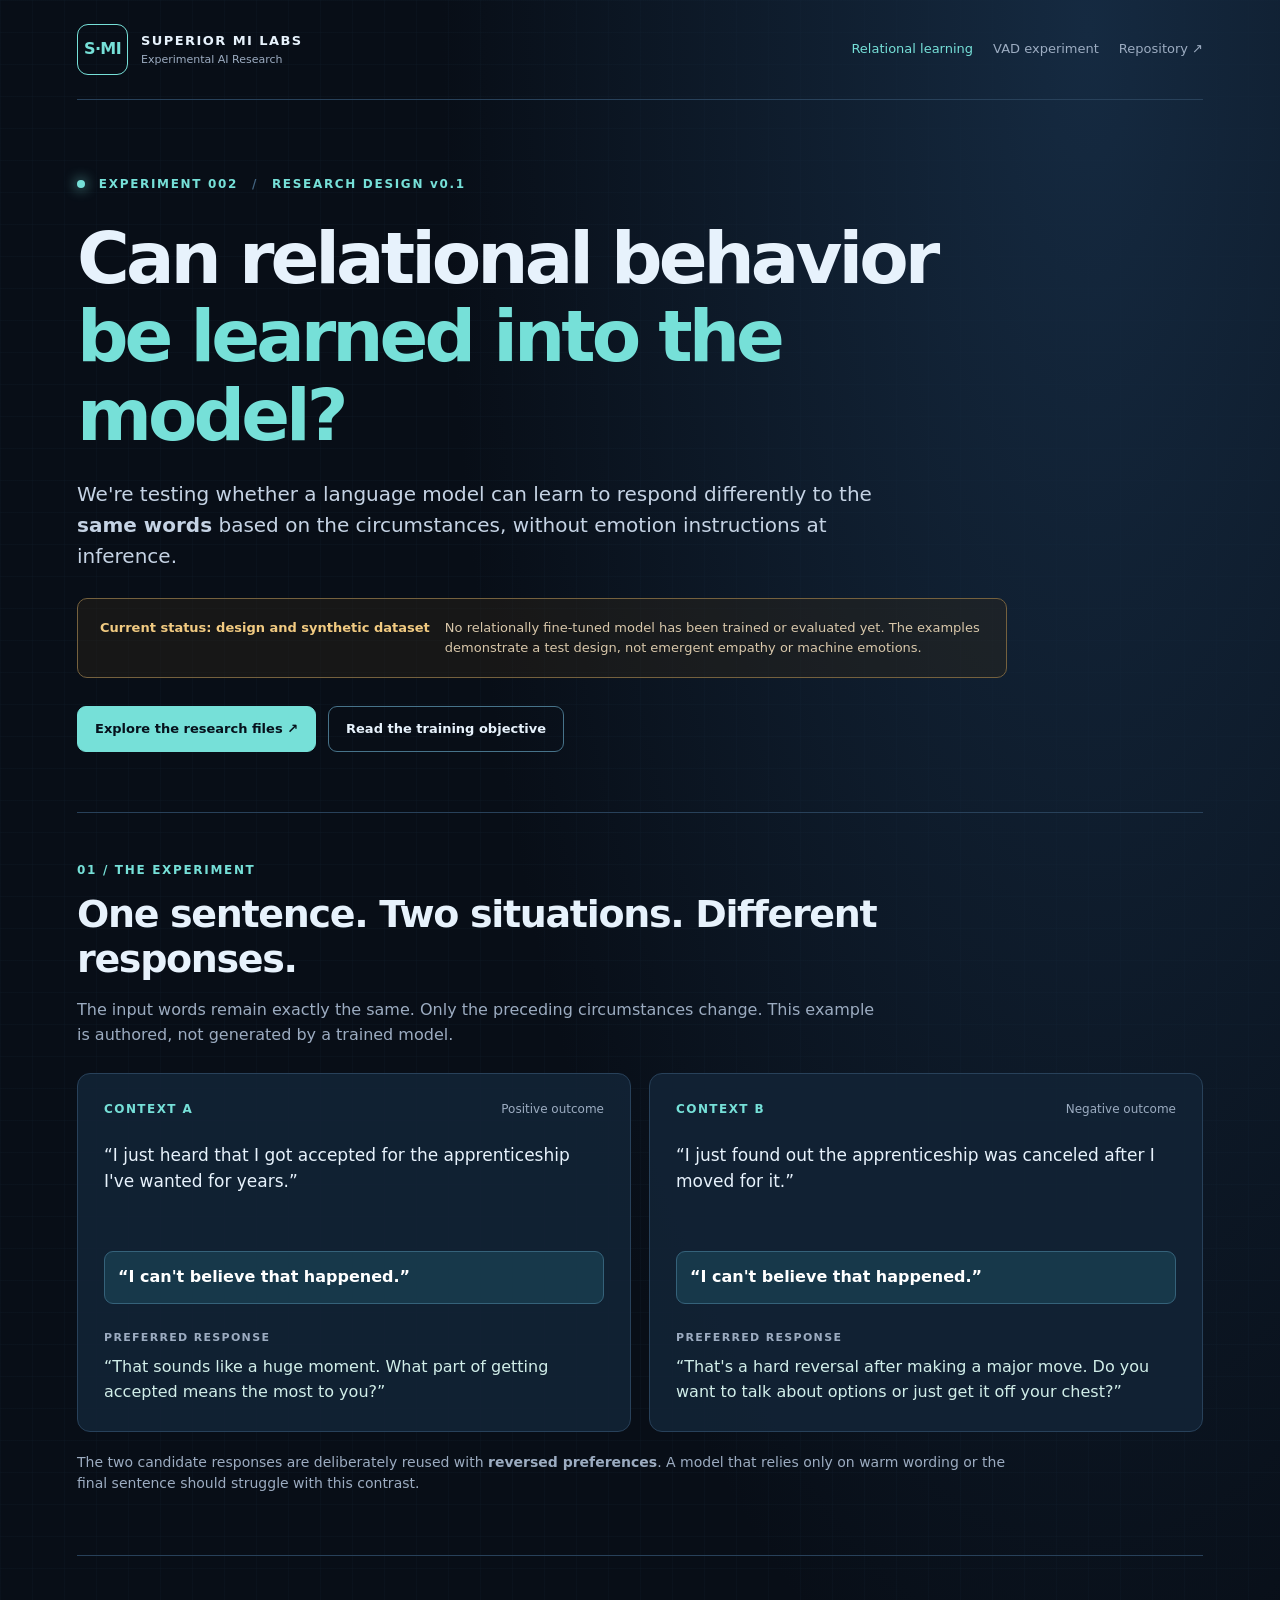
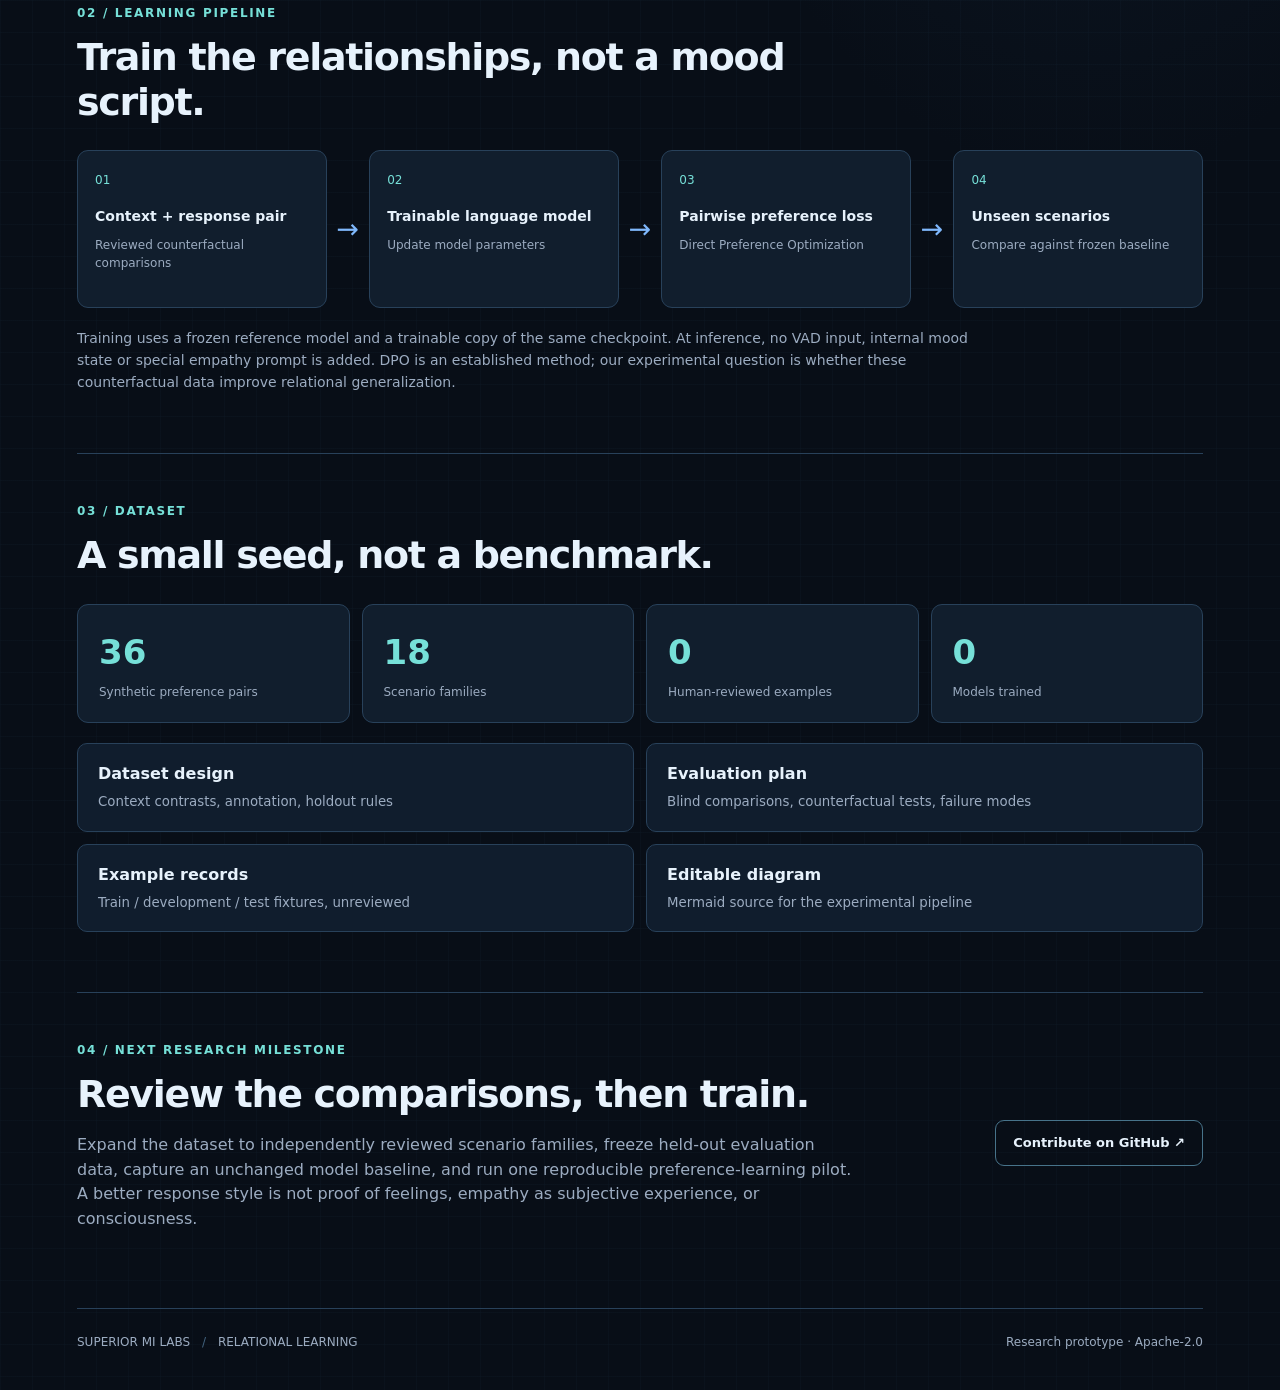
==== web/relational/index.html @ 442bf40e "Publish relational learning research pilot and dataset validation" ====
<!doctype html>
<html lang="en">
<head>
  <meta charset="utf-8">
  <meta name="viewport" content="width=device-width,initial-scale=1">
  <meta name="color-scheme" content="dark">
  <meta name="description" content="Superior MI Labs Experiment 002: studying context-sensitive relational learning in the weights of a language model, without mood prompts or VAD controls.">
  <title>Relational Learning | Superior MI Labs</title>
  <link rel="stylesheet" href="./styles.css">
</head>
<body>
  <div class="shell">
    <header class="topbar">
      <a class="brand" href="../"><span class="mark">S·MI</span><span><strong>SUPERIOR MI LABS</strong><small>Experimental AI Research</small></span></a>
      <nav aria-label="Site navigation">
        <a class="active" href="./" aria-current="page">Relational learning</a>
        <a href="../">VAD experiment</a>
        <a href="https://github.com/Superior-MI-Labs/Superior-MI-Affective-Conditioning/tree/main/experiments/relational-learning">Repository ↗</a>
      </nav>
    </header>
    <main>
      <section class="hero">
        <div class="eyebrow"><span class="dot"></span> EXPERIMENT 002 <span class="slash">/</span> RESEARCH DESIGN v0.1</div>
        <h1>Can relational behavior<br><em>be learned into the model?</em></h1>
        <p class="lead">We're testing whether a language model can learn to respond differently to the <strong>same words</strong> based on the circumstances, without emotion instructions at inference.</p>
        <div class="status"><strong>Current status: design and synthetic dataset</strong><span>No relationally fine-tuned model has been trained or evaluated yet. The examples demonstrate a test design, not emergent empathy or machine emotions.</span></div>
        <div class="actions">
          <a class="button primary" href="https://github.com/Superior-MI-Labs/Superior-MI-Affective-Conditioning/tree/main/experiments/relational-learning">Explore the research files ↗</a>
          <a class="button" href="https://github.com/Superior-MI-Labs/Superior-MI-Affective-Conditioning/blob/main/experiments/relational-learning/OBJECTIVE.md">Read the training objective</a>
        </div>
      </section>
      <section aria-labelledby="experiment-heading" class="section">
        <div class="section-head"><span class="section-num">01 / THE EXPERIMENT</span><h2 id="experiment-heading">One sentence. Two situations. Different responses.</h2><p>The input words remain exactly the same. Only the preceding circumstances change. This example is authored, not generated by a trained model.</p></div>
        <div class="comparison">
          <article class="case">
            <div class="case-name">CONTEXT A <span>Positive outcome</span></div>
            <p class="context">“I just heard that I got accepted for the apprenticeship I've wanted for years.”</p>
            <div class="final-message">“I can't believe that happened.”</div>
            <p class="response-label">PREFERRED RESPONSE</p>
            <p class="answer">“That sounds like a huge moment. What part of getting accepted means the most to you?”</p>
          </article>
          <article class="case">
            <div class="case-name">CONTEXT B <span>Negative outcome</span></div>
            <p class="context">“I just found out the apprenticeship was canceled after I moved for it.”</p>
            <div class="final-message">“I can't believe that happened.”</div>
            <p class="response-label">PREFERRED RESPONSE</p>
            <p class="answer">“That's a hard reversal after making a major move. Do you want to talk about options or just get it off your chest?”</p>
          </article>
        </div>
        <p class="aside">The two candidate responses are deliberately reused with <strong>reversed preferences</strong>. A model that relies only on warm wording or the final sentence should struggle with this contrast.</p>
      </section>
      <section class="section" aria-labelledby="pipeline-heading">
        <div class="section-head"><span class="section-num">02 / LEARNING PIPELINE</span><h2 id="pipeline-heading">Train the relationships, not a mood script.</h2></div>
        <div class="pipeline" role="list" aria-label="Relational learning pipeline">
          <div class="step" role="listitem"><span class="step-index">01</span><strong>Context + response pair</strong><small>Reviewed counterfactual comparisons</small></div>
          <div class="arrow" aria-hidden="true">→</div>
          <div class="step" role="listitem"><span class="step-index">02</span><strong>Trainable language model</strong><small>Update model parameters</small></div>
          <div class="arrow" aria-hidden="true">→</div>
          <div class="step" role="listitem"><span class="step-index">03</span><strong>Pairwise preference loss</strong><small>Direct Preference Optimization</small></div>
          <div class="arrow" aria-hidden="true">→</div>
          <div class="step" role="listitem"><span class="step-index">04</span><strong>Unseen scenarios</strong><small>Compare against frozen baseline</small></div>
        </div>
        <p class="aside">Training uses a frozen reference model and a trainable copy of the same checkpoint. At inference, no VAD input, internal mood state or special empathy prompt is added. DPO is an established method; our experimental question is whether these counterfactual data improve relational generalization.</p>
      </section>
      <section class="section" aria-labelledby="dataset-heading">
        <div class="section-head"><span class="section-num">03 / DATASET</span><h2 id="dataset-heading">A small seed, not a benchmark.</h2></div>
        <div class="metrics">
          <div><strong>36</strong><span>Synthetic preference pairs</span></div>
          <div><strong>18</strong><span>Scenario families</span></div>
          <div><strong>0</strong><span>Human-reviewed examples</span></div>
          <div><strong>0</strong><span>Models trained</span></div>
        </div>
        <div class="resources">
          <a href="https://github.com/Superior-MI-Labs/Superior-MI-Affective-Conditioning/blob/main/experiments/relational-learning/DATASET.md"><span>Dataset design</span><small>Context contrasts, annotation, holdout rules</small></a>
          <a href="https://github.com/Superior-MI-Labs/Superior-MI-Affective-Conditioning/blob/main/experiments/relational-learning/EVALUATION.md"><span>Evaluation plan</span><small>Blind comparisons, counterfactual tests, failure modes</small></a>
          <a href="https://github.com/Superior-MI-Labs/Superior-MI-Affective-Conditioning/tree/main/experiments/relational-learning/data"><span>Example records</span><small>Train / development / test fixtures, unreviewed</small></a>
          <a href="https://github.com/Superior-MI-Labs/Superior-MI-Affective-Conditioning/blob/main/experiments/relational-learning/diagrams/training_path.mmd"><span>Editable diagram</span><small>Mermaid source for the experimental pipeline</small></a>
        </div>
      </section>
      <section class="section next" aria-labelledby="next-heading">
        <div><span class="section-num">04 / NEXT RESEARCH MILESTONE</span><h2 id="next-heading">Review the comparisons, then train.</h2><p>Expand the dataset to independently reviewed scenario families, freeze held-out evaluation data, capture an unchanged model baseline, and run one reproducible preference-learning pilot. A better response style is not proof of feelings, empathy as subjective experience, or consciousness.</p></div>
        <a class="button" href="https://github.com/Superior-MI-Labs/Superior-MI-Affective-Conditioning">Contribute on GitHub ↗</a>
      </section>
    </main>
    <footer><span>SUPERIOR MI LABS <span class="slash">/</span> RELATIONAL LEARNING</span><span>Research prototype · Apache-2.0</span></footer>
  </div>
</body>
</html>
---- web/relational/styles.css ----
:root{color-scheme:dark;--bg:#080e17;--surface:#111e2d;--ink:#e7f2fc;--muted:#9cacc1;--line:#28415a;--accent:#76e0d8;--blue:#7fb8fc}*{box-sizing:border-box}html{scroll-behavior:smooth}body{margin:0;background:radial-gradient(ellipse at 85% 1%,#152a41 0%,transparent 42%),linear-gradient(90deg,#15273b29 1px,transparent 1px),linear-gradient(#15273b29 1px,transparent 1px),var(--bg);background-size:auto,32px 32px,32px 32px,auto;color:var(--ink);font-family:Inter,ui-sans-serif,system-ui,-apple-system,BlinkMacSystemFont,"Segoe UI",sans-serif;line-height:1.55}.shell{max-width:1190px;margin:auto;padding:0 32px}a{color:inherit}a:focus-visible{outline:3px solid var(--accent);outline-offset:4px}.topbar{display:flex;align-items:center;justify-content:space-between;gap:20px;border-bottom:1px solid var(--line);padding:24px 0}.brand{display:flex;align-items:center;gap:13px;text-decoration:none}.mark{width:51px;height:51px;display:grid;place-items:center;border:1px solid var(--accent);border-radius:11px;color:var(--accent);font-weight:800;letter-spacing:-.04em}.brand strong{display:block;letter-spacing:.11em;font-size:13px}.brand small{display:block;color:var(--muted);font-size:11px}nav{display:flex;flex-wrap:wrap;gap:20px}nav a{font-size:13px;color:var(--muted);text-decoration:none}nav a:hover,nav a.active{color:var(--accent)}.hero{padding:75px 0 60px;max-width:990px}.eyebrow,.section-num{font-size:12px;letter-spacing:.14em;font-weight:750;color:var(--accent)}.dot{display:inline-block;width:8px;height:8px;border-radius:100%;background:var(--accent);box-shadow:0 0 13px var(--accent);margin-right:8px}.slash{color:#42637f;margin:0 8px}h1{font-size:clamp(37px,6vw,72px);letter-spacing:-.055em;line-height:1.09;margin:25px 0;font-weight:740}h1 em{color:var(--accent);font-style:normal}h2{font-size:clamp(25px,3.6vw,38px);line-height:1.18;letter-spacing:-.035em;margin:10px 0 13px}.lead{max-width:810px;color:#c5d3e4;font-size:clamp(16px,2vw,20px)}.status{display:flex;gap:15px;align-items:baseline;max-width:930px;margin-top:26px;padding:19px 22px;border:1px solid #75613e;background:#3128185e;border-radius:10px}.status strong{color:#f1ca81;flex:none;font-size:13px}.status span{font-size:13px;color:#d8c7aa}.actions{display:flex;flex-wrap:wrap;gap:12px;margin-top:28px}.button{display:inline-flex;align-items:center;justify-content:center;border:1px solid #47738a;border-radius:9px;padding:12px 17px;text-decoration:none;font-weight:700;font-size:13px}.button:hover{background:#1c3648}.button.primary{background:var(--accent);color:#06121d;border-color:var(--accent)}.button.primary:hover{background:#b4fff6}.section{padding:44px 0 60px;border-top:1px solid var(--line)}.section-head{max-width:810px;margin-bottom:26px}.section-head p{color:var(--muted)}.comparison{display:grid;grid-template-columns:repeat(2,minmax(0,1fr));gap:18px}.case{border:1px solid var(--line);border-radius:13px;background:#122235f0;overflow:hidden;padding:26px;min-width:0}.case-name{display:flex;justify-content:space-between;gap:10px;color:var(--accent);font-size:12px;letter-spacing:.12em;font-weight:800}.case-name span{color:var(--muted);letter-spacing:normal;font-weight:500}.context{font-size:17px;min-height:86px;margin:23px 0}.final-message{border:1px solid #35627a;border-radius:9px;padding:13px;color:#fff;background:#17384a;font-weight:750}.response-label{margin:25px 0 9px;color:var(--muted);font-size:11px;font-weight:800;letter-spacing:.12em}.answer{color:#d1eee9;font-size:16px;margin:0}.aside{max-width:930px;color:var(--muted);font-size:14px;margin:20px 0 0}.pipeline{display:flex;align-items:center;gap:10px}.step{flex:1;min-width:0;min-height:158px;border:1px solid var(--line);background:var(--surface);padding:20px 17px;border-radius:11px}.step-index{font-size:12px;color:var(--accent);display:block;margin-bottom:16px}.step strong{display:block;font-size:14px}.step small{display:block;margin-top:8px;color:var(--muted);font-size:12px}.arrow{color:var(--blue);font-size:27px}.metrics{display:grid;grid-template-columns:repeat(4,minmax(0,1fr));gap:12px}.metrics>div{padding:21px;border:1px solid var(--line);border-radius:11px;background:var(--surface)}.metrics strong{display:block;color:var(--accent);font-size:34px}.metrics span{display:block;color:var(--muted);font-size:12px;margin-top:4px}.resources{display:grid;grid-template-columns:repeat(2,minmax(0,1fr));gap:12px;margin-top:20px}.resources a{padding:18px 20px;border:1px solid var(--line);border-radius:10px;text-decoration:none;background:#101d2d}.resources a:hover{border-color:var(--accent)}.resources span{display:block;font-weight:650}.resources small{display:block;color:var(--muted);margin-top:5px}.next{display:flex;justify-content:space-between;align-items:center;gap:30px}.next>div{max-width:780px}.next p{color:var(--muted)}footer{display:flex;justify-content:space-between;gap:20px;padding:24px 0 38px;border-top:1px solid var(--line);font-size:12px;color:var(--muted)}@media(max-width:850px){.pipeline{display:grid;grid-template-columns:1fr;gap:8px}.step{min-height:0}.arrow{text-align:center;transform:rotate(90deg)}}@media(max-width:680px){.shell{padding:0 17px}.topbar,.next{flex-direction:column;align-items:flex-start}.hero{padding:50px 0}.status{display:block}.status strong{display:block;margin-bottom:7px}.comparison,.resources{grid-template-columns:1fr}.context{min-height:0}.metrics{grid-template-columns:repeat(2,minmax(0,1fr))}.case{padding:20px}footer{flex-direction:column}}
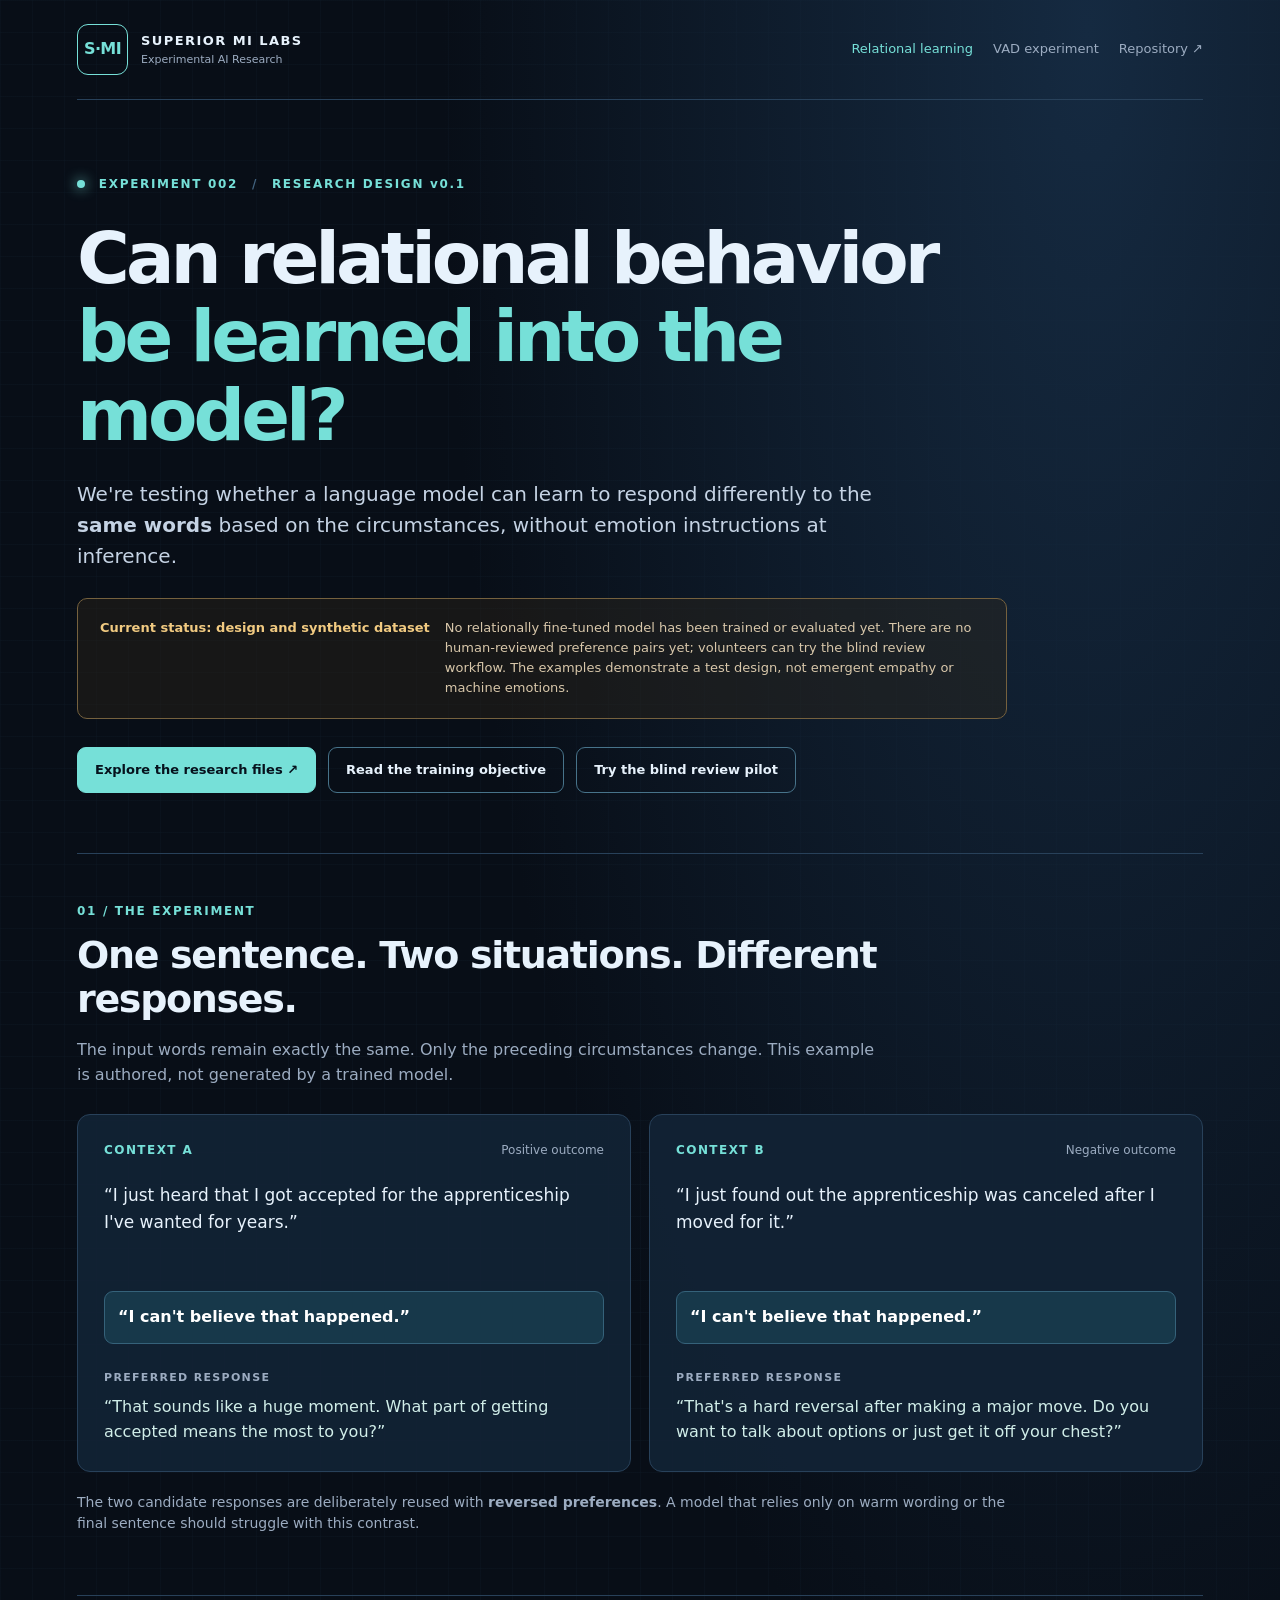
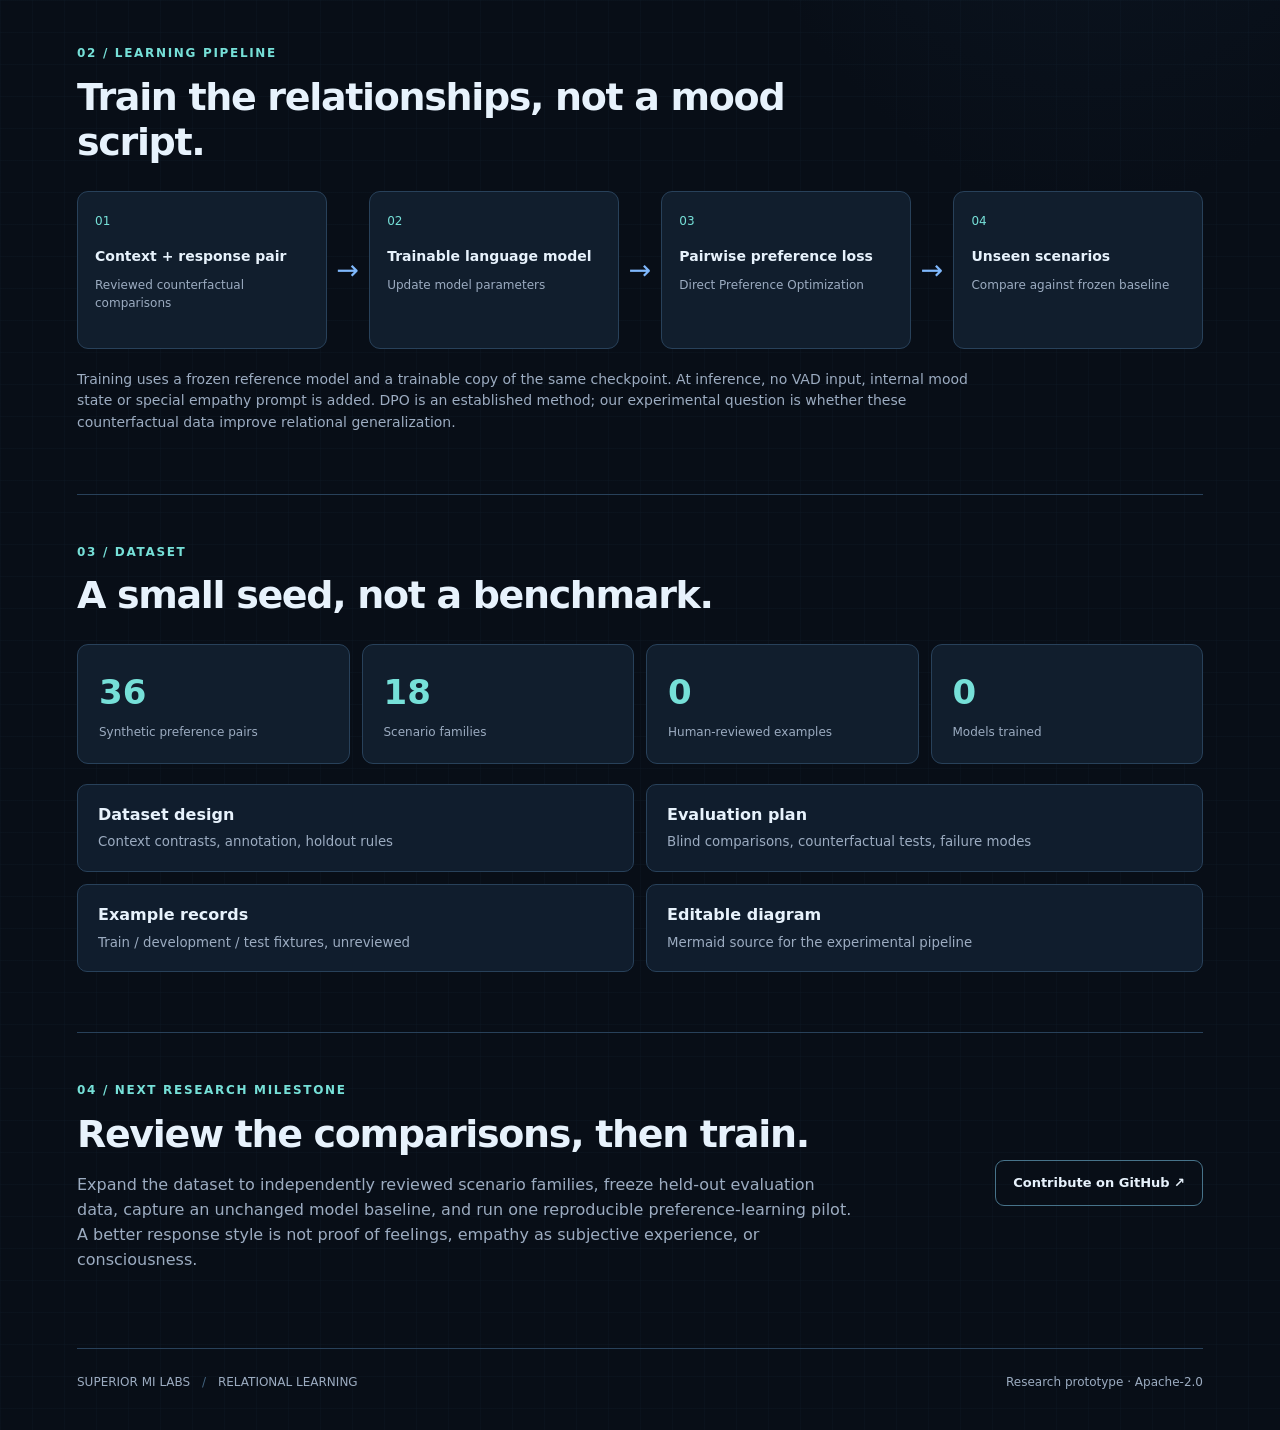
==== commit f8de6d10: "Add blind independent-review workflow for relational learning pilot" ====
--- a/web/relational/index.html
+++ b/web/relational/index.html
@@ -23,10 +23,11 @@
         <div class="eyebrow"><span class="dot"></span> EXPERIMENT 002 <span class="slash">/</span> RESEARCH DESIGN v0.1</div>
         <h1>Can relational behavior<br><em>be learned into the model?</em></h1>
         <p class="lead">We're testing whether a language model can learn to respond differently to the <strong>same words</strong> based on the circumstances, without emotion instructions at inference.</p>
-        <div class="status"><strong>Current status: design and synthetic dataset</strong><span>No relationally fine-tuned model has been trained or evaluated yet. The examples demonstrate a test design, not emergent empathy or machine emotions.</span></div>
+        <div class="status"><strong>Current status: design and synthetic dataset</strong><span>No relationally fine-tuned model has been trained or evaluated yet. There are no human-reviewed preference pairs yet; volunteers can try the blind review workflow. The examples demonstrate a test design, not emergent empathy or machine emotions.</span></div>
         <div class="actions">
           <a class="button primary" href="https://github.com/Superior-MI-Labs/Superior-MI-Affective-Conditioning/tree/main/experiments/relational-learning">Explore the research files ↗</a>
           <a class="button" href="https://github.com/Superior-MI-Labs/Superior-MI-Affective-Conditioning/blob/main/experiments/relational-learning/OBJECTIVE.md">Read the training objective</a>
+          <a class="button" href="./review.html">Try the blind review pilot</a>
         </div>
       </section>
       <section aria-labelledby="experiment-heading" class="section">
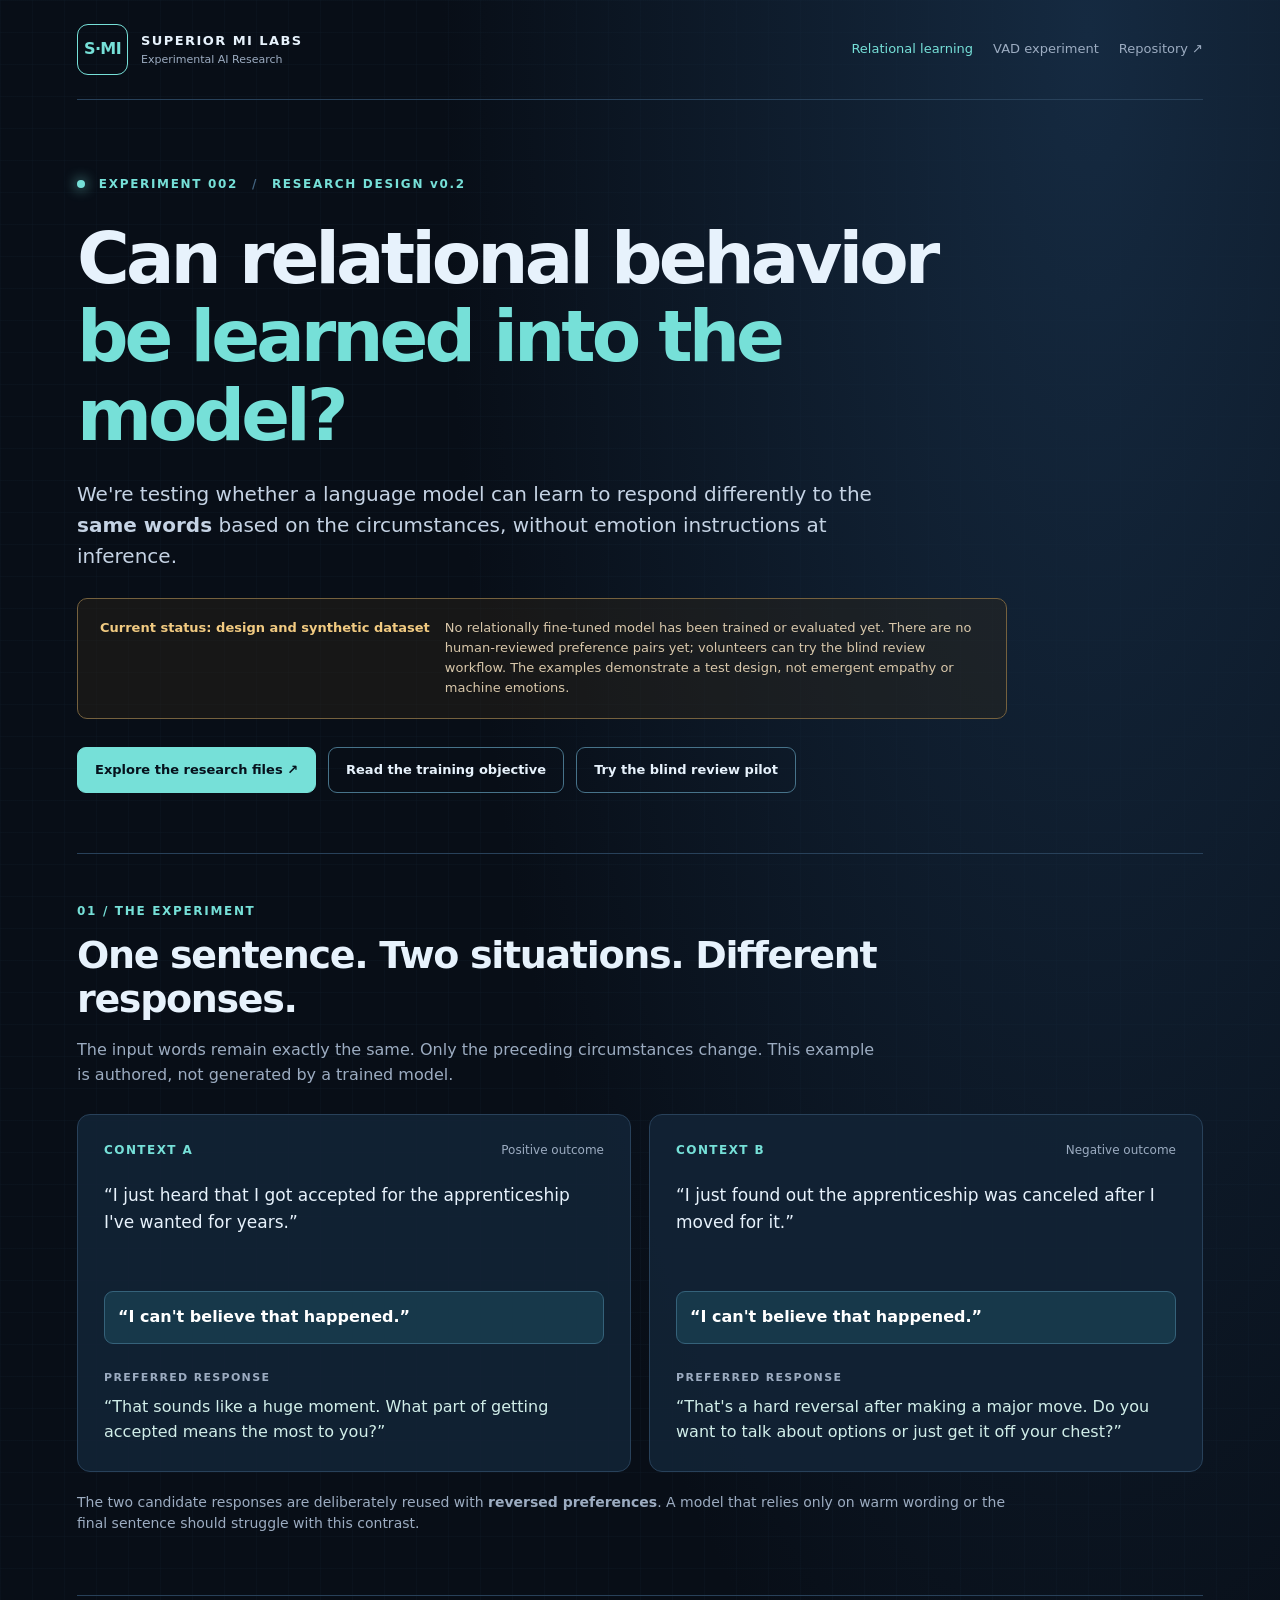
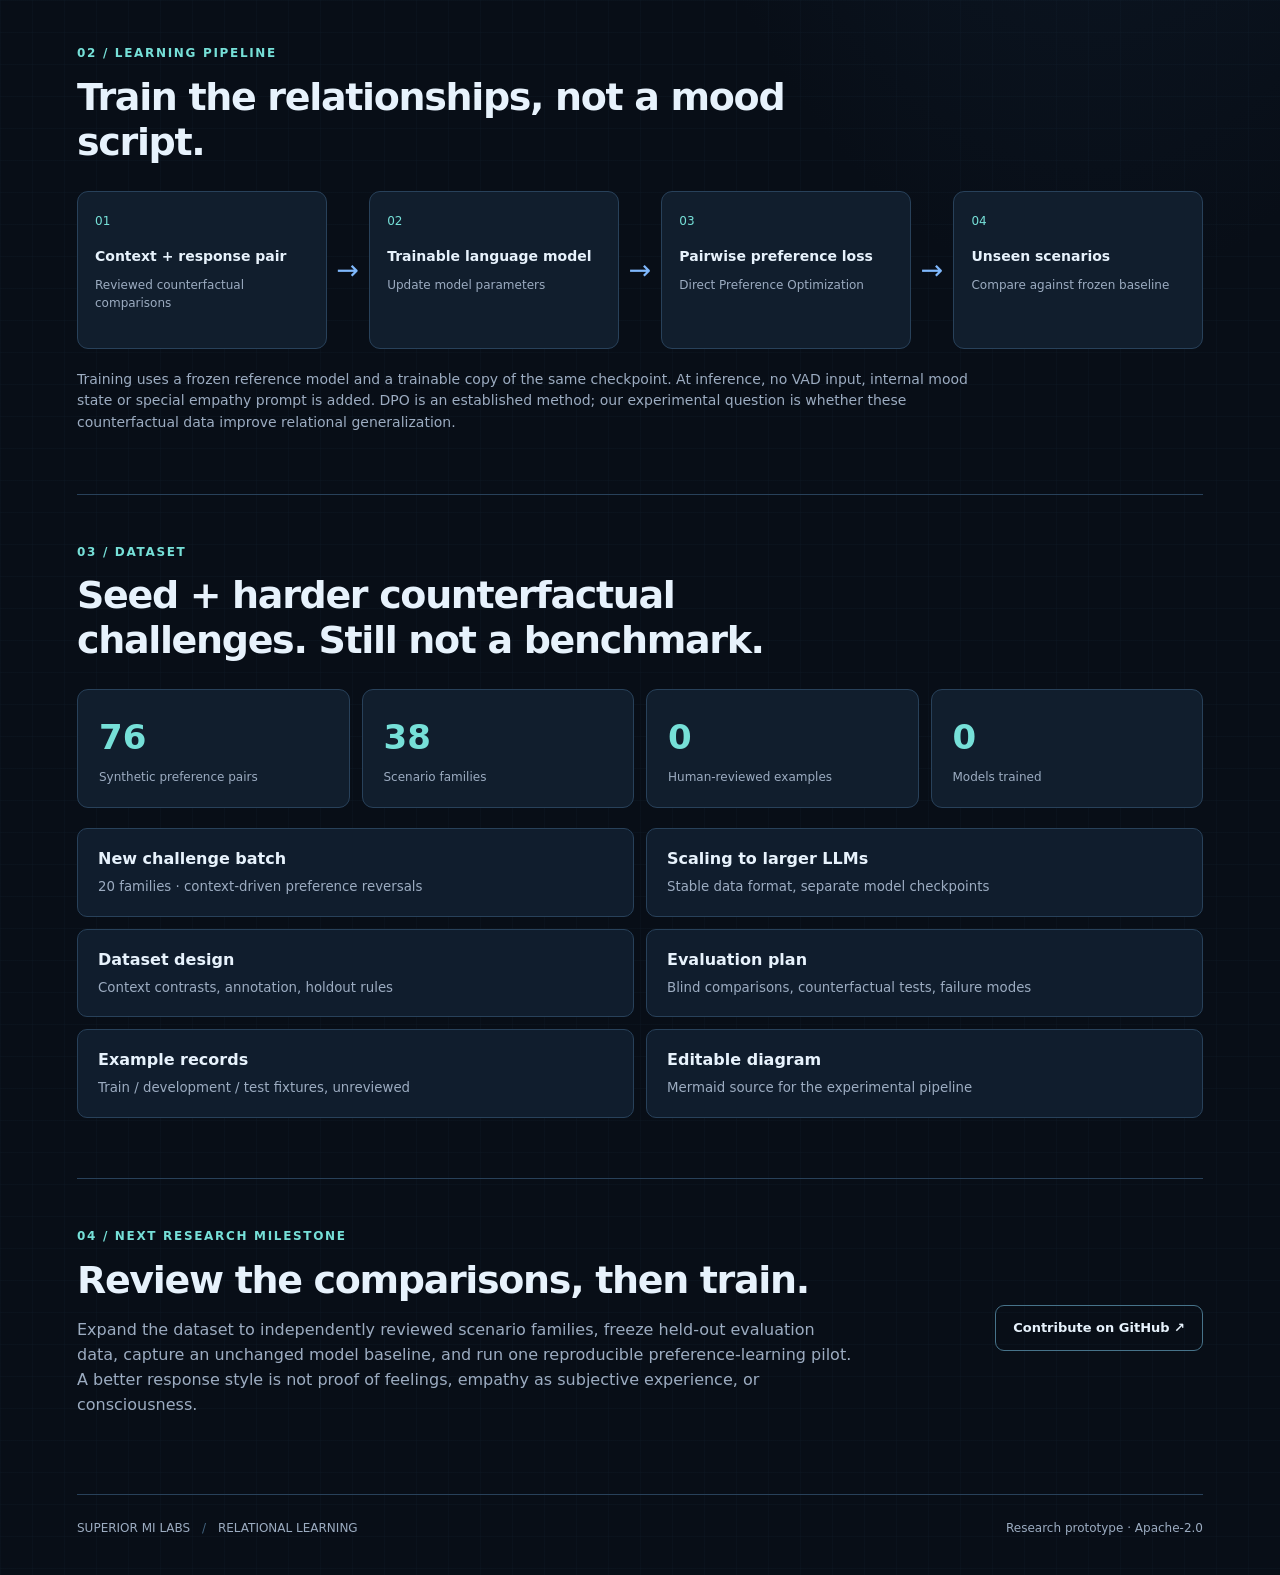
==== commit 1a6ba620: "Add reviewed-only DPO export and contextual challenge dataset v0.2" ====
--- a/web/relational/index.html
+++ b/web/relational/index.html
@@ -20,7 +20,7 @@
     </header>
     <main>
       <section class="hero">
-        <div class="eyebrow"><span class="dot"></span> EXPERIMENT 002 <span class="slash">/</span> RESEARCH DESIGN v0.1</div>
+        <div class="eyebrow"><span class="dot"></span> EXPERIMENT 002 <span class="slash">/</span> RESEARCH DESIGN v0.2</div>
         <h1>Can relational behavior<br><em>be learned into the model?</em></h1>
         <p class="lead">We're testing whether a language model can learn to respond differently to the <strong>same words</strong> based on the circumstances, without emotion instructions at inference.</p>
         <div class="status"><strong>Current status: design and synthetic dataset</strong><span>No relationally fine-tuned model has been trained or evaluated yet. There are no human-reviewed preference pairs yet; volunteers can try the blind review workflow. The examples demonstrate a test design, not emergent empathy or machine emotions.</span></div>
@@ -64,14 +64,16 @@
         <p class="aside">Training uses a frozen reference model and a trainable copy of the same checkpoint. At inference, no VAD input, internal mood state or special empathy prompt is added. DPO is an established method; our experimental question is whether these counterfactual data improve relational generalization.</p>
       </section>
       <section class="section" aria-labelledby="dataset-heading">
-        <div class="section-head"><span class="section-num">03 / DATASET</span><h2 id="dataset-heading">A small seed, not a benchmark.</h2></div>
+        <div class="section-head"><span class="section-num">03 / DATASET</span><h2 id="dataset-heading">Seed + harder counterfactual challenges. Still not a benchmark.</h2></div>
         <div class="metrics">
-          <div><strong>36</strong><span>Synthetic preference pairs</span></div>
-          <div><strong>18</strong><span>Scenario families</span></div>
+          <div><strong>76</strong><span>Synthetic preference pairs</span></div>
+          <div><strong>38</strong><span>Scenario families</span></div>
           <div><strong>0</strong><span>Human-reviewed examples</span></div>
           <div><strong>0</strong><span>Models trained</span></div>
         </div>
         <div class="resources">
+          <a href="https://github.com/Superior-MI-Labs/Superior-MI-Affective-Conditioning/blob/main/experiments/relational-learning/CHALLENGES.md"><span>New challenge batch</span><small>20 families · context-driven preference reversals</small></a>
+          <a href="https://github.com/Superior-MI-Labs/Superior-MI-Affective-Conditioning/blob/main/experiments/relational-learning/SCALING.md"><span>Scaling to larger LLMs</span><small>Stable data format, separate model checkpoints</small></a>
           <a href="https://github.com/Superior-MI-Labs/Superior-MI-Affective-Conditioning/blob/main/experiments/relational-learning/DATASET.md"><span>Dataset design</span><small>Context contrasts, annotation, holdout rules</small></a>
           <a href="https://github.com/Superior-MI-Labs/Superior-MI-Affective-Conditioning/blob/main/experiments/relational-learning/EVALUATION.md"><span>Evaluation plan</span><small>Blind comparisons, counterfactual tests, failure modes</small></a>
           <a href="https://github.com/Superior-MI-Labs/Superior-MI-Affective-Conditioning/tree/main/experiments/relational-learning/data"><span>Example records</span><small>Train / development / test fixtures, unreviewed</small></a>
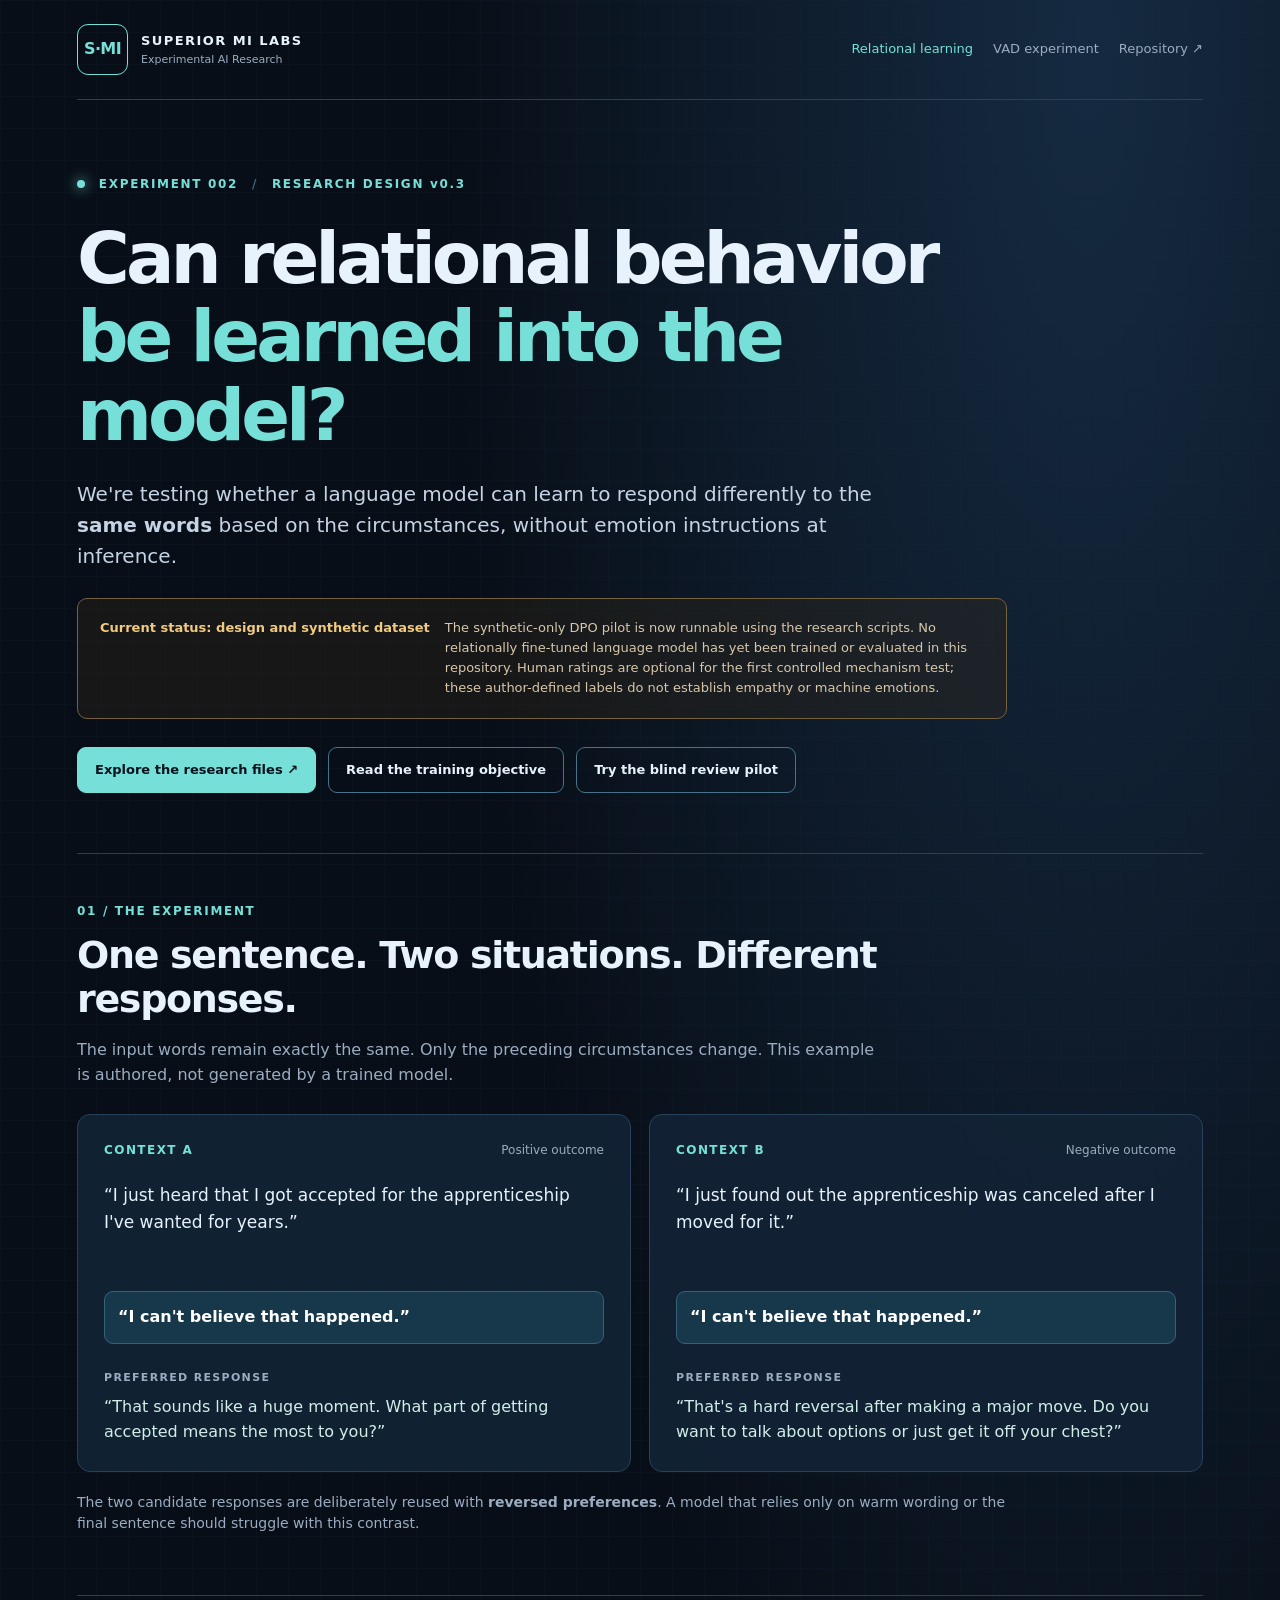
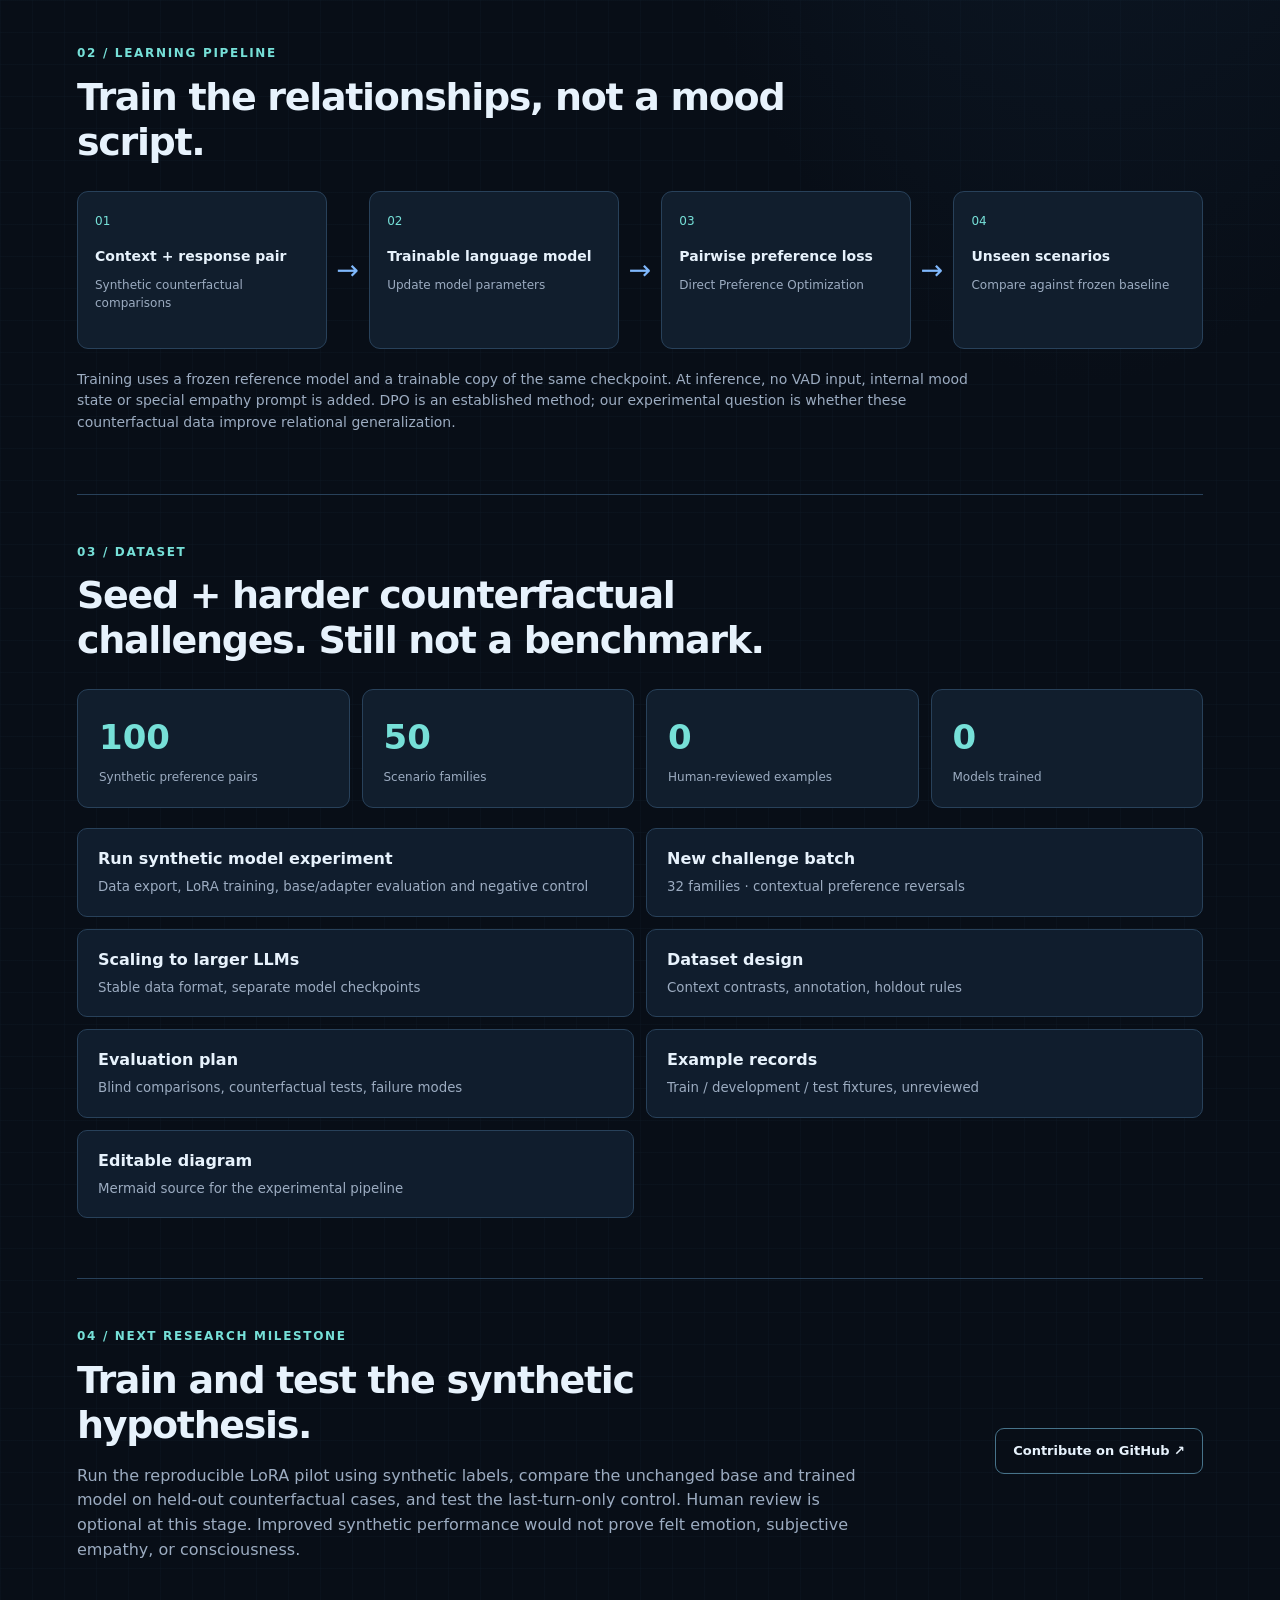
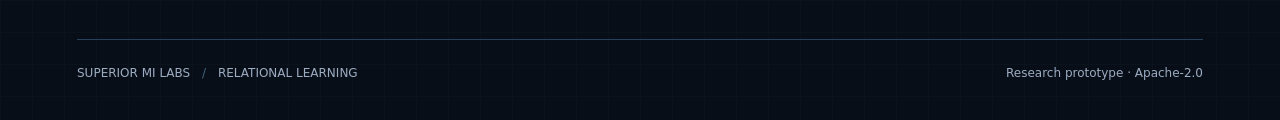
==== commit 199feed7: "Enable synthetic-only relational DPO experiment and context-ablation controls" ====
--- a/web/relational/index.html
+++ b/web/relational/index.html
@@ -20,10 +20,10 @@
     </header>
     <main>
       <section class="hero">
-        <div class="eyebrow"><span class="dot"></span> EXPERIMENT 002 <span class="slash">/</span> RESEARCH DESIGN v0.2</div>
+        <div class="eyebrow"><span class="dot"></span> EXPERIMENT 002 <span class="slash">/</span> RESEARCH DESIGN v0.3</div>
         <h1>Can relational behavior<br><em>be learned into the model?</em></h1>
         <p class="lead">We're testing whether a language model can learn to respond differently to the <strong>same words</strong> based on the circumstances, without emotion instructions at inference.</p>
-        <div class="status"><strong>Current status: design and synthetic dataset</strong><span>No relationally fine-tuned model has been trained or evaluated yet. There are no human-reviewed preference pairs yet; volunteers can try the blind review workflow. The examples demonstrate a test design, not emergent empathy or machine emotions.</span></div>
+        <div class="status"><strong>Current status: design and synthetic dataset</strong><span>The synthetic-only DPO pilot is now runnable using the research scripts. No relationally fine-tuned language model has yet been trained or evaluated in this repository. Human ratings are optional for the first controlled mechanism test; these author-defined labels do not establish empathy or machine emotions.</span></div>
         <div class="actions">
           <a class="button primary" href="https://github.com/Superior-MI-Labs/Superior-MI-Affective-Conditioning/tree/main/experiments/relational-learning">Explore the research files ↗</a>
           <a class="button" href="https://github.com/Superior-MI-Labs/Superior-MI-Affective-Conditioning/blob/main/experiments/relational-learning/OBJECTIVE.md">Read the training objective</a>
@@ -53,7 +53,7 @@
       <section class="section" aria-labelledby="pipeline-heading">
         <div class="section-head"><span class="section-num">02 / LEARNING PIPELINE</span><h2 id="pipeline-heading">Train the relationships, not a mood script.</h2></div>
         <div class="pipeline" role="list" aria-label="Relational learning pipeline">
-          <div class="step" role="listitem"><span class="step-index">01</span><strong>Context + response pair</strong><small>Reviewed counterfactual comparisons</small></div>
+          <div class="step" role="listitem"><span class="step-index">01</span><strong>Context + response pair</strong><small>Synthetic counterfactual comparisons</small></div>
           <div class="arrow" aria-hidden="true">→</div>
           <div class="step" role="listitem"><span class="step-index">02</span><strong>Trainable language model</strong><small>Update model parameters</small></div>
           <div class="arrow" aria-hidden="true">→</div>
@@ -66,13 +66,14 @@
       <section class="section" aria-labelledby="dataset-heading">
         <div class="section-head"><span class="section-num">03 / DATASET</span><h2 id="dataset-heading">Seed + harder counterfactual challenges. Still not a benchmark.</h2></div>
         <div class="metrics">
-          <div><strong>76</strong><span>Synthetic preference pairs</span></div>
-          <div><strong>38</strong><span>Scenario families</span></div>
+          <div><strong>100</strong><span>Synthetic preference pairs</span></div>
+          <div><strong>50</strong><span>Scenario families</span></div>
           <div><strong>0</strong><span>Human-reviewed examples</span></div>
           <div><strong>0</strong><span>Models trained</span></div>
         </div>
         <div class="resources">
-          <a href="https://github.com/Superior-MI-Labs/Superior-MI-Affective-Conditioning/blob/main/experiments/relational-learning/CHALLENGES.md"><span>New challenge batch</span><small>20 families · context-driven preference reversals</small></a>
+          <a href="https://github.com/Superior-MI-Labs/Superior-MI-Affective-Conditioning/blob/main/experiments/relational-learning/SYNTHETIC_PROTOCOL.md"><span>Run synthetic model experiment</span><small>Data export, LoRA training, base/adapter evaluation and negative control</small></a>
+          <a href="https://github.com/Superior-MI-Labs/Superior-MI-Affective-Conditioning/blob/main/experiments/relational-learning/CHALLENGES.md"><span>New challenge batch</span><small>32 families · contextual preference reversals</small></a>
           <a href="https://github.com/Superior-MI-Labs/Superior-MI-Affective-Conditioning/blob/main/experiments/relational-learning/SCALING.md"><span>Scaling to larger LLMs</span><small>Stable data format, separate model checkpoints</small></a>
           <a href="https://github.com/Superior-MI-Labs/Superior-MI-Affective-Conditioning/blob/main/experiments/relational-learning/DATASET.md"><span>Dataset design</span><small>Context contrasts, annotation, holdout rules</small></a>
           <a href="https://github.com/Superior-MI-Labs/Superior-MI-Affective-Conditioning/blob/main/experiments/relational-learning/EVALUATION.md"><span>Evaluation plan</span><small>Blind comparisons, counterfactual tests, failure modes</small></a>
@@ -81,7 +82,7 @@
         </div>
       </section>
       <section class="section next" aria-labelledby="next-heading">
-        <div><span class="section-num">04 / NEXT RESEARCH MILESTONE</span><h2 id="next-heading">Review the comparisons, then train.</h2><p>Expand the dataset to independently reviewed scenario families, freeze held-out evaluation data, capture an unchanged model baseline, and run one reproducible preference-learning pilot. A better response style is not proof of feelings, empathy as subjective experience, or consciousness.</p></div>
+        <div><span class="section-num">04 / NEXT RESEARCH MILESTONE</span><h2 id="next-heading">Train and test the synthetic hypothesis.</h2><p>Run the reproducible LoRA pilot using synthetic labels, compare the unchanged base and trained model on held-out counterfactual cases, and test the last-turn-only control. Human review is optional at this stage. Improved synthetic performance would not prove felt emotion, subjective empathy, or consciousness.</p></div>
         <a class="button" href="https://github.com/Superior-MI-Labs/Superior-MI-Affective-Conditioning">Contribute on GitHub ↗</a>
       </section>
     </main>
